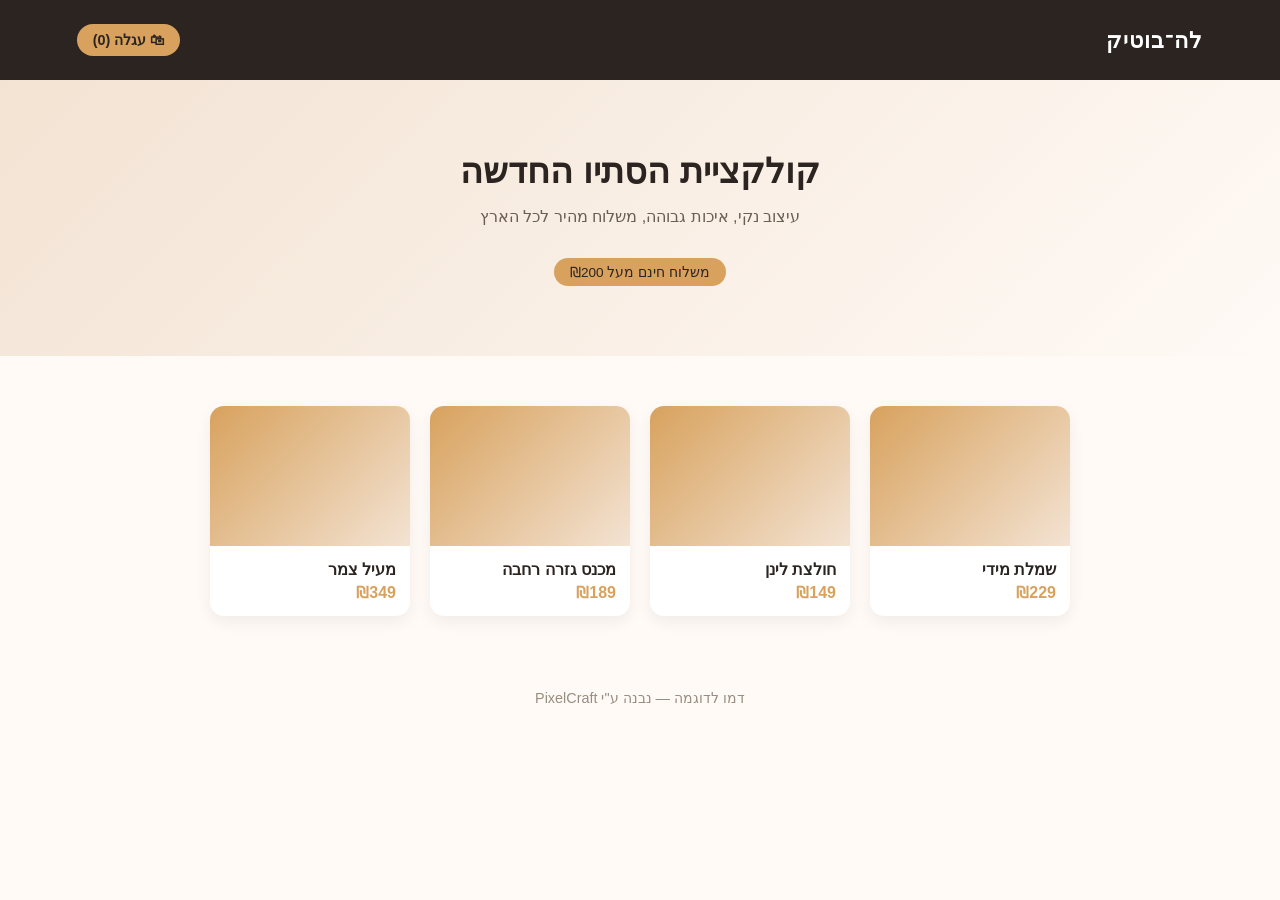
==== demos/boutique/index.html @ 5f9eb4e1 "Add 3 standalone demo mini-sites with live iframe previews in portfolio cards" ====
<!DOCTYPE html>
<html lang="he" dir="rtl">
<head>
<meta charset="UTF-8">
<meta name="viewport" content="width=device-width, initial-scale=1.0">
<title>לה־בוטיק | חנות אופנה</title>
<style>
  * { box-sizing: border-box; }
  body { font-family: 'Heebo', Arial, sans-serif; margin: 0; background: #fffaf6; color: #2b2420; }
  header { background: #2b2420; color: #fff; padding: 24px 6%; display: flex; justify-content: space-between; align-items: center; }
  header h1 { margin: 0; font-size: 1.4em; letter-spacing: 1px; }
  .cart { background: #d8a25e; color: #2b2420; padding: 8px 16px; border-radius: 20px; font-weight: 700; font-size: 0.9em; }
  .hero { text-align: center; padding: 70px 20px; background: linear-gradient(135deg, #f3e3d3, #fffaf6); }
  .hero h2 { font-size: 2.2em; margin: 0 0 10px; }
  .hero p { color: #6b5e52; }
  .badge { display: inline-block; background: #d8a25e; color: #2b2420; padding: 6px 16px; border-radius: 20px; font-size: 0.85em; margin-top: 16px; }
  .grid { display: grid; grid-template-columns: repeat(auto-fit, minmax(180px, 1fr)); gap: 20px; max-width: 900px; margin: 0 auto; padding: 50px 20px; }
  .product { background: #fff; border-radius: 14px; overflow: hidden; box-shadow: 0 6px 16px rgba(0,0,0,0.06); transition: transform 0.2s; }
  .product:hover { transform: translateY(-4px); }
  .thumb { height: 140px; background: linear-gradient(135deg, #d8a25e, #f3e3d3); }
  .product h3 { font-size: 1em; margin: 14px 14px 4px; }
  .price { margin: 0 14px 14px; color: #d8a25e; font-weight: 700; }
  footer { text-align: center; padding: 24px; color: #998d80; font-size: 0.9em; }
</style>
</head>
<body>
  <header>
    <h1>לה־בוטיק</h1>
    <div class="cart">🛍 עגלה (0)</div>
  </header>
  <section class="hero">
    <h2>קולקציית הסתיו החדשה</h2>
    <p>עיצוב נקי, איכות גבוהה, משלוח מהיר לכל הארץ</p>
    <span class="badge">משלוח חינם מעל ₪200</span>
  </section>
  <div class="grid">
    <div class="product"><div class="thumb"></div><h3>שמלת מידי</h3><p class="price">₪229</p></div>
    <div class="product"><div class="thumb"></div><h3>חולצת לינן</h3><p class="price">₪149</p></div>
    <div class="product"><div class="thumb"></div><h3>מכנס גזרה רחבה</h3><p class="price">₪189</p></div>
    <div class="product"><div class="thumb"></div><h3>מעיל צמר</h3><p class="price">₪349</p></div>
  </div>
  <footer>דמו לדוגמה — נבנה ע"י PixelCraft</footer>
</body>
</html>
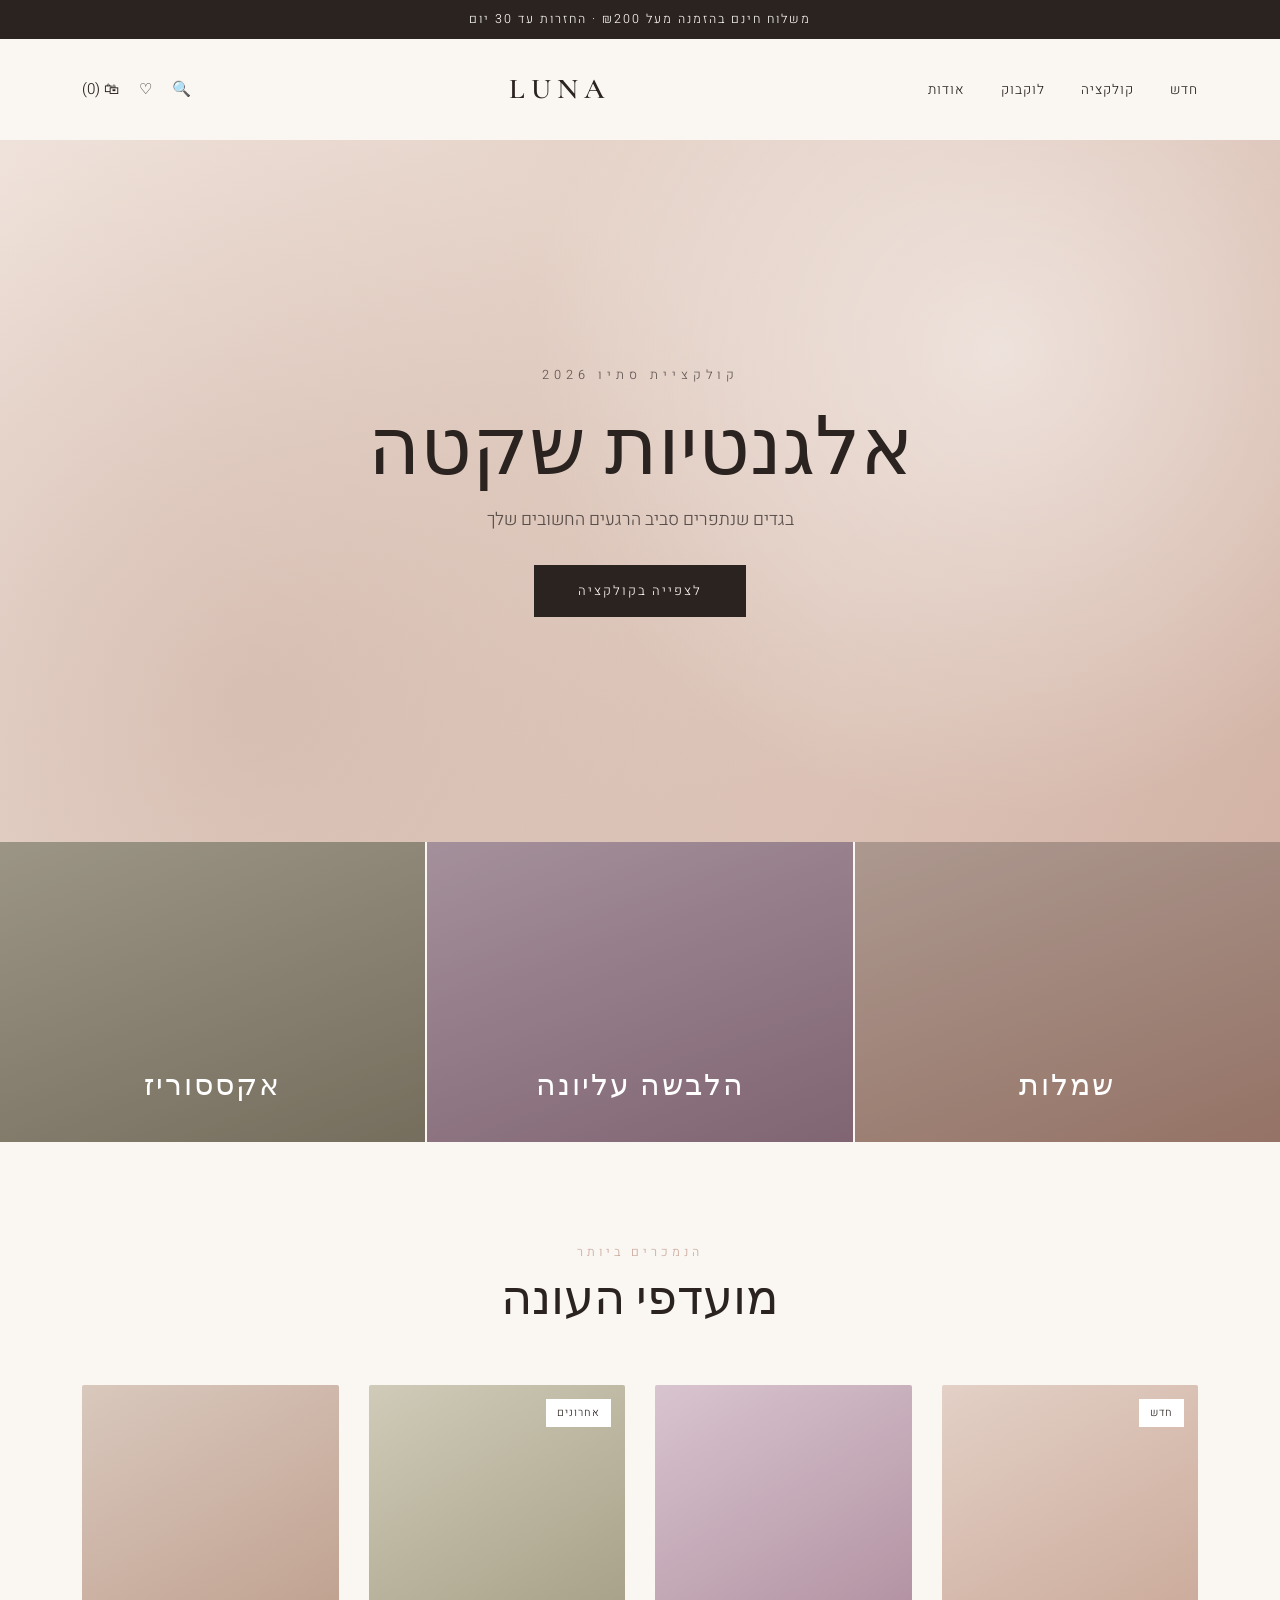
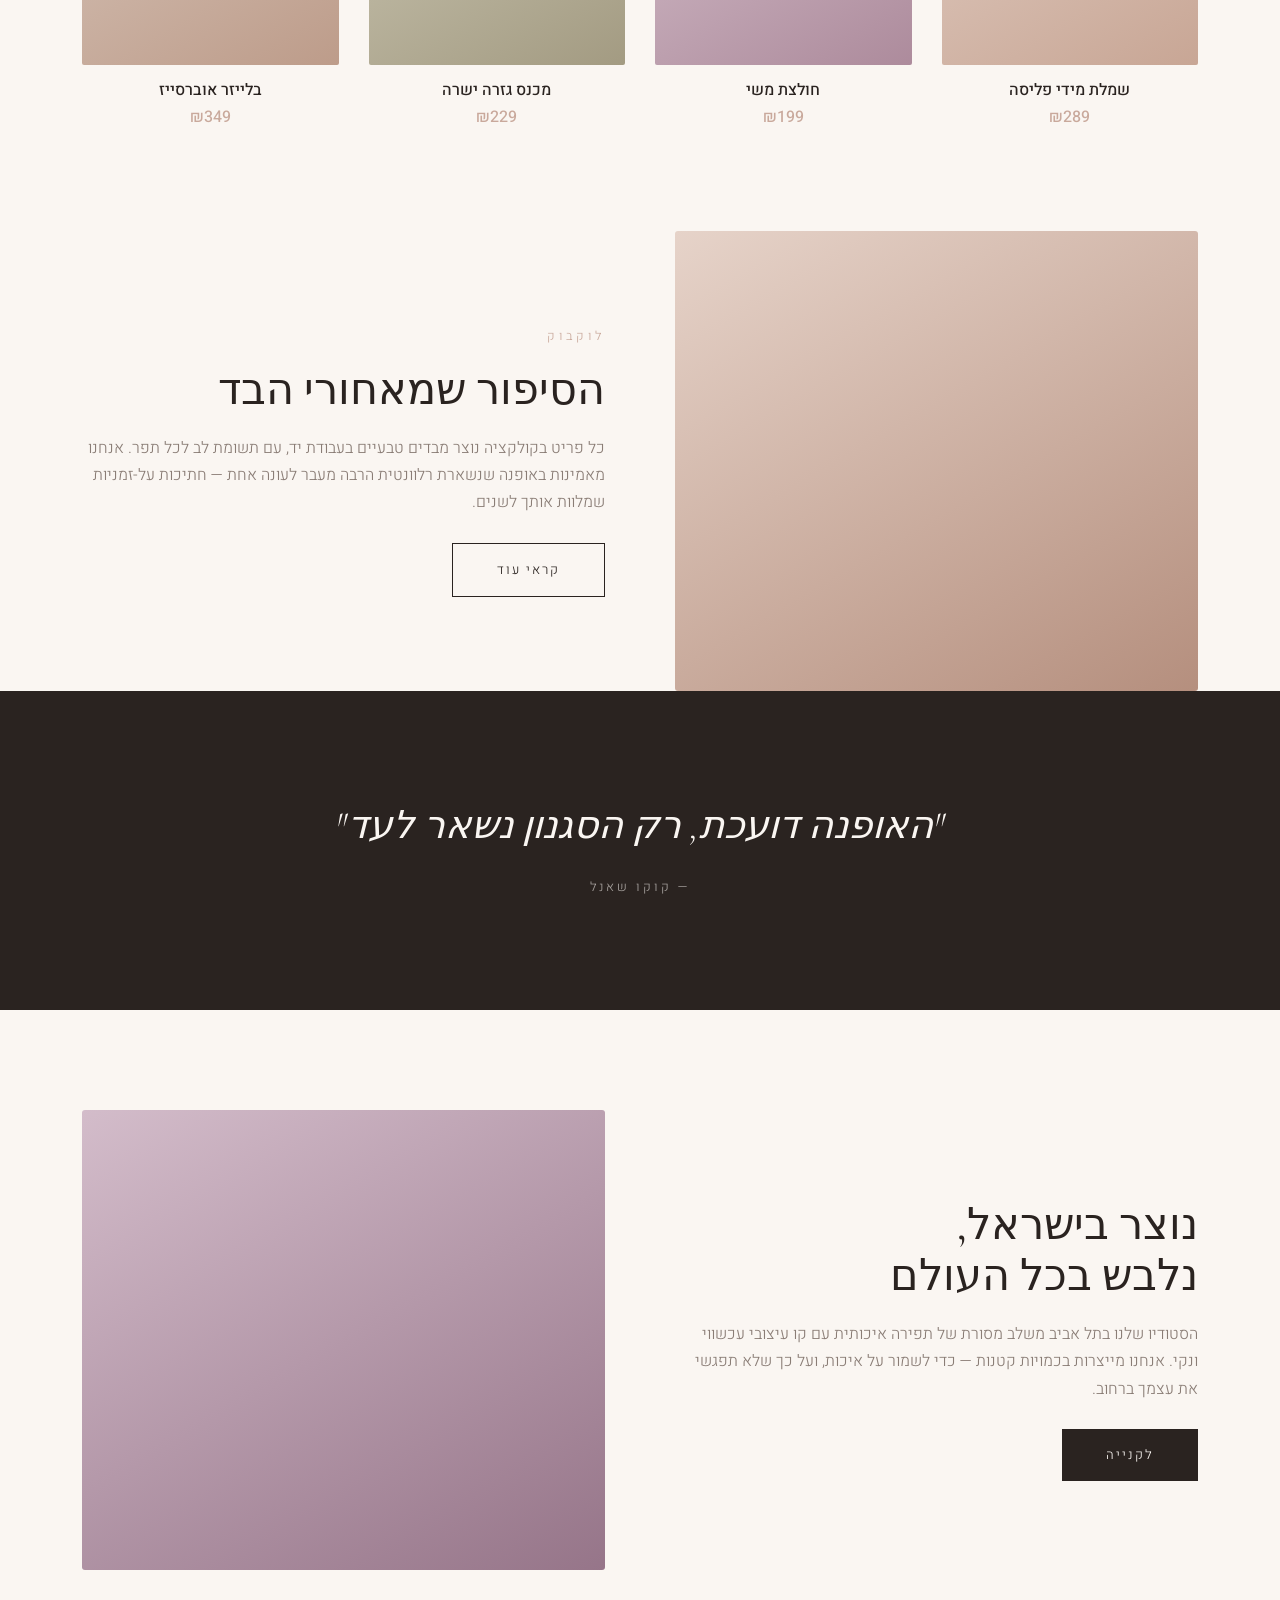
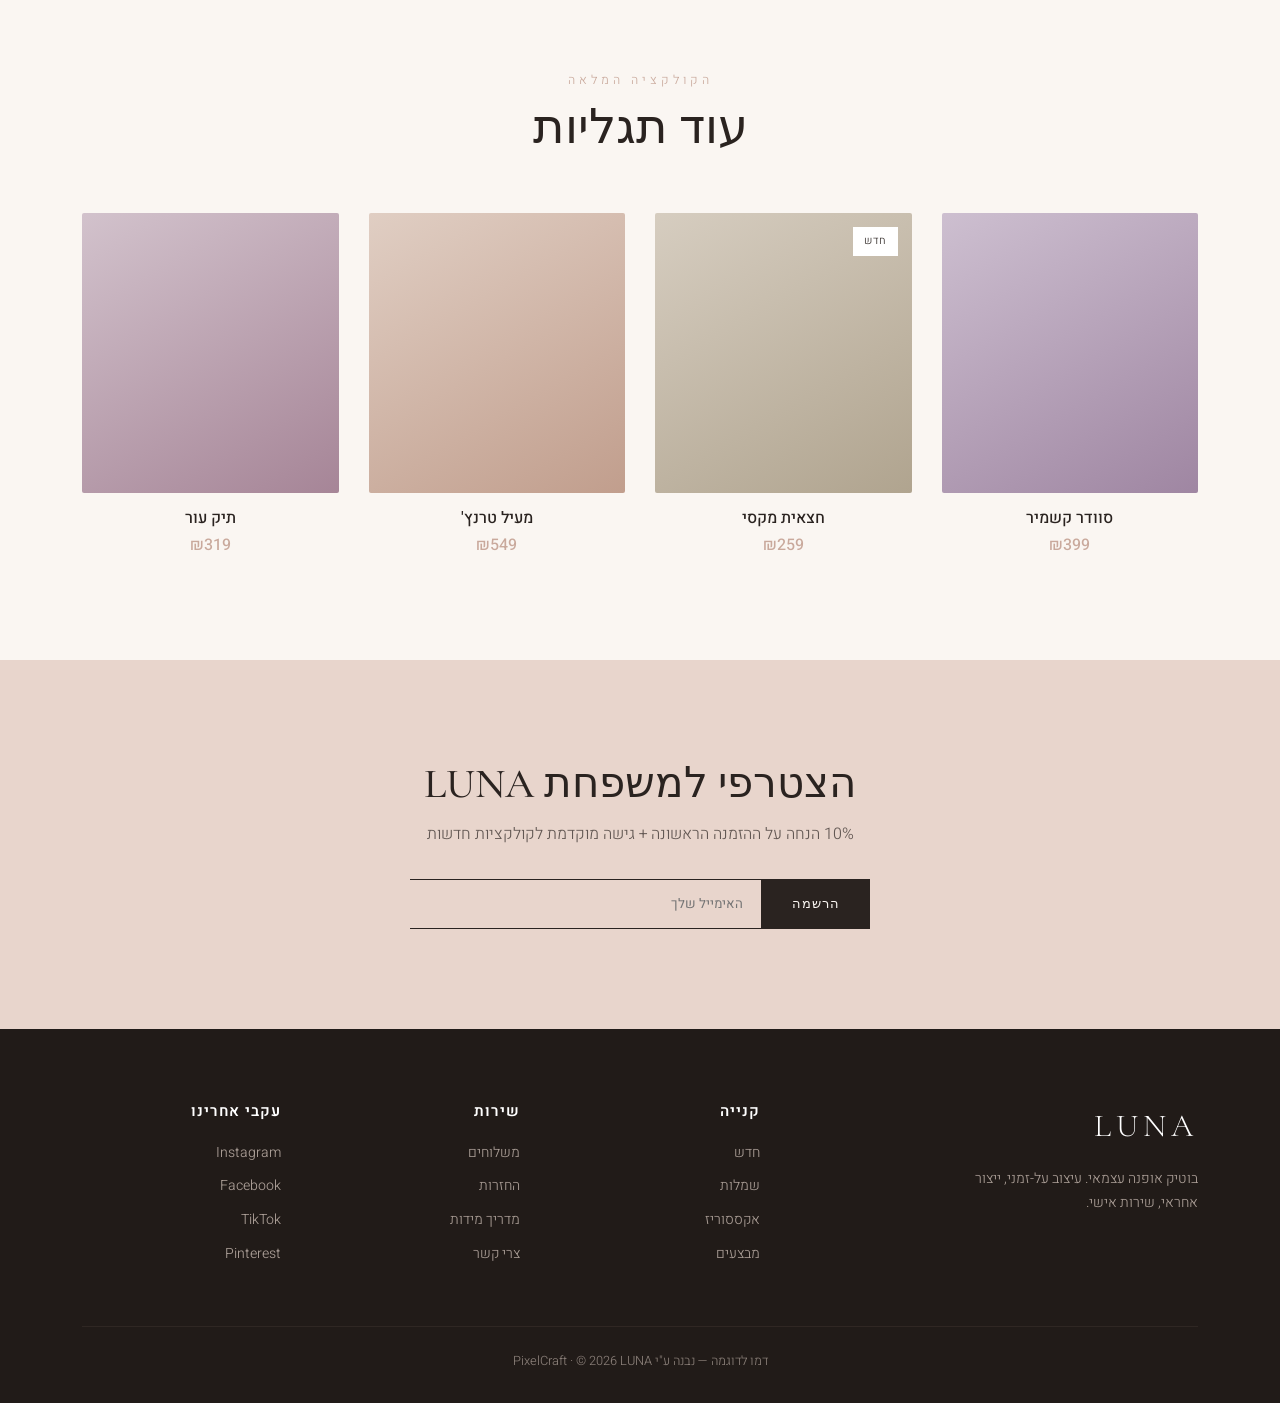
==== commit e0387e29: "Rebuild all 3 demo sites as full multi-section pages in distinct design styles (editorial boutique, " ====
--- a/demos/boutique/index.html
+++ b/demos/boutique/index.html
@@ -3,42 +3,239 @@
 <head>
 <meta charset="UTF-8">
 <meta name="viewport" content="width=device-width, initial-scale=1.0">
-<title>לה־בוטיק | חנות אופנה</title>
+<title>LUNA | בוטיק אופנה</title>
+<link rel="preconnect" href="https://fonts.googleapis.com">
+<link href="https://fonts.googleapis.com/css2?family=Cormorant+Garamond:wght@400;500;600;700&family=Heebo:wght@300;400;500;600&display=swap" rel="stylesheet">
 <style>
-  * { box-sizing: border-box; }
-  body { font-family: 'Heebo', Arial, sans-serif; margin: 0; background: #fffaf6; color: #2b2420; }
-  header { background: #2b2420; color: #fff; padding: 24px 6%; display: flex; justify-content: space-between; align-items: center; }
-  header h1 { margin: 0; font-size: 1.4em; letter-spacing: 1px; }
-  .cart { background: #d8a25e; color: #2b2420; padding: 8px 16px; border-radius: 20px; font-weight: 700; font-size: 0.9em; }
-  .hero { text-align: center; padding: 70px 20px; background: linear-gradient(135deg, #f3e3d3, #fffaf6); }
-  .hero h2 { font-size: 2.2em; margin: 0 0 10px; }
-  .hero p { color: #6b5e52; }
-  .badge { display: inline-block; background: #d8a25e; color: #2b2420; padding: 6px 16px; border-radius: 20px; font-size: 0.85em; margin-top: 16px; }
-  .grid { display: grid; grid-template-columns: repeat(auto-fit, minmax(180px, 1fr)); gap: 20px; max-width: 900px; margin: 0 auto; padding: 50px 20px; }
-  .product { background: #fff; border-radius: 14px; overflow: hidden; box-shadow: 0 6px 16px rgba(0,0,0,0.06); transition: transform 0.2s; }
-  .product:hover { transform: translateY(-4px); }
-  .thumb { height: 140px; background: linear-gradient(135deg, #d8a25e, #f3e3d3); }
-  .product h3 { font-size: 1em; margin: 14px 14px 4px; }
-  .price { margin: 0 14px 14px; color: #d8a25e; font-weight: 700; }
-  footer { text-align: center; padding: 24px; color: #998d80; font-size: 0.9em; }
+  :root {
+    --ink: #2a2320;
+    --blush: #e8d5cc;
+    --blush-deep: #c9a99c;
+    --cream: #faf6f2;
+    --soft: #8a7d76;
+  }
+  * { box-sizing: border-box; margin: 0; padding: 0; }
+  html { scroll-behavior: smooth; }
+  body { font-family: 'Heebo', sans-serif; color: var(--ink); background: var(--cream); line-height: 1.7; font-weight: 300; }
+  h1,h2,h3 { font-family: 'Cormorant Garamond', serif; font-weight: 500; line-height: 1.2; }
+  img, svg { display: block; max-width: 100%; }
+  .container { max-width: 1180px; margin: 0 auto; padding: 0 32px; }
+
+  /* Top bar */
+  .topbar { background: var(--ink); color: var(--cream); text-align: center; font-size: 0.78em; letter-spacing: 2px; padding: 9px; }
+
+  /* Nav */
+  nav { display: flex; align-items: center; justify-content: space-between; padding: 26px 32px; max-width: 1180px; margin: 0 auto; }
+  .logo { font-family: 'Cormorant Garamond', serif; font-size: 1.8em; letter-spacing: 6px; font-weight: 600; }
+  .nav-menu { display: flex; gap: 36px; list-style: none; }
+  .nav-menu a { text-decoration: none; color: var(--ink); font-size: 0.85em; letter-spacing: 1px; transition: opacity .2s; }
+  .nav-menu a:hover { opacity: .55; }
+  .nav-icons { display: flex; gap: 20px; font-size: 0.95em; }
+
+  /* Hero */
+  .hero { position: relative; height: 78vh; min-height: 520px; display: flex; align-items: center; justify-content: center; text-align: center;
+    background: linear-gradient(120deg, #efe2da 0%, #e3cfc4 45%, #d3b4a6 100%); overflow: hidden; }
+  .hero::before { content:''; position:absolute; inset:0; background:
+    radial-gradient(circle at 78% 30%, rgba(255,255,255,.5), transparent 42%),
+    radial-gradient(circle at 20% 80%, rgba(201,169,156,.5), transparent 50%); }
+  .hero-inner { position: relative; z-index: 2; }
+  .hero .eyebrow { letter-spacing: 5px; font-size: 0.8em; color: var(--ink); opacity:.7; }
+  .hero h1 { font-size: 5em; margin: 14px 0 8px; }
+  .hero p { font-size: 1.1em; color: var(--ink); opacity:.75; margin-bottom: 30px; }
+  .btn { display: inline-block; background: var(--ink); color: var(--cream); padding: 15px 44px; text-decoration: none; letter-spacing: 2px; font-size: 0.82em; transition: background .25s; }
+  .btn:hover { background: #4a3f39; }
+  .btn-outline { background: transparent; color: var(--ink); border: 1px solid var(--ink); }
+  .btn-outline:hover { background: var(--ink); color: var(--cream); }
+
+  /* marquee categories */
+  .cats { display: grid; grid-template-columns: repeat(3,1fr); gap: 2px; }
+  .cat { position: relative; height: 300px; display: flex; align-items: flex-end; justify-content: center; padding-bottom: 30px; overflow:hidden; }
+  .cat span { position: relative; z-index:2; color:#fff; font-family:'Cormorant Garamond',serif; font-size:1.9em; letter-spacing:2px; }
+  .cat::after { content:''; position:absolute; inset:0; background: rgba(42,35,32,.25); transition: background .3s; }
+  .cat:hover::after { background: rgba(42,35,32,.1); }
+  .c1 { background: linear-gradient(160deg,#d8c0b4,#b98e7d); }
+  .c2 { background: linear-gradient(160deg,#cdb5c4,#9d7b8d); }
+  .c3 { background: linear-gradient(160deg,#c2bca8,#8f8771); }
+
+  /* Section heading */
+  .sec { padding: 100px 0; }
+  .sec-head { text-align:center; margin-bottom: 56px; }
+  .sec-head .eyebrow { letter-spacing:4px; font-size:.78em; color:var(--blush-deep); }
+  .sec-head h2 { font-size: 3em; margin-top: 8px; }
+
+  /* Products */
+  .grid { display: grid; grid-template-columns: repeat(4,1fr); gap: 30px; }
+  .product { text-align: center; cursor: pointer; }
+  .product .ph { height: 280px; border-radius: 2px; margin-bottom: 16px; position: relative; overflow:hidden; transition: transform .35s; }
+  .product:hover .ph { transform: translateY(-6px); }
+  .product .tag { position:absolute; top:14px; right:14px; background:#fff; color:var(--ink); font-size:.68em; letter-spacing:1px; padding:5px 11px; }
+  .product h3 { font-family:'Heebo'; font-weight:500; font-size:1em; margin-bottom: 4px; }
+  .product .price { color: var(--blush-deep); font-weight:500; }
+  .p1{background:linear-gradient(150deg,#e3d0c6,#c8a695)} .p2{background:linear-gradient(150deg,#d8c4cf,#ad8b9c)}
+  .p3{background:linear-gradient(150deg,#cfcbb8,#a39b82)} .p4{background:linear-gradient(150deg,#d9c8bd,#bd9c8a)}
+  .p5{background:linear-gradient(150deg,#cdbfd0,#9f86a2)} .p6{background:linear-gradient(150deg,#d6cdc0,#b0a48f)}
+  .p7{background:linear-gradient(150deg,#e0cec3,#c19e8d)} .p8{background:linear-gradient(150deg,#d2c2cc,#a68597)}
+
+  /* Lookbook split */
+  .split { display: grid; grid-template-columns: 1fr 1fr; align-items: center; gap: 70px; }
+  .split.alt { direction: ltr; }
+  .split.alt > * { direction: rtl; }
+  .split .visual { height: 460px; border-radius: 3px; }
+  .v1 { background: linear-gradient(150deg,#e6d3c9,#b58f7e); }
+  .v2 { background: linear-gradient(150deg,#d3bcca,#967589); }
+  .split h2 { font-size: 2.7em; margin-bottom: 18px; }
+  .split p { color: var(--soft); margin-bottom: 26px; }
+
+  /* Quote */
+  .quote { background: var(--ink); color: var(--cream); text-align:center; padding: 110px 0; }
+  .quote p { font-family:'Cormorant Garamond',serif; font-size: 2.4em; font-style: italic; max-width: 800px; margin: 0 auto 20px; line-height:1.35; }
+  .quote span { letter-spacing:3px; font-size:.8em; opacity:.6; }
+
+  /* Newsletter */
+  .news { text-align:center; padding: 100px 0; background: var(--blush); }
+  .news h2 { font-size: 2.6em; margin-bottom: 12px; }
+  .news p { color:var(--ink); opacity:.7; margin-bottom: 30px; }
+  .news-form { display:flex; max-width: 460px; margin: 0 auto; }
+  .news-form input { flex:1; border: 1px solid var(--ink); border-left:none; padding: 14px 18px; font-family:'Heebo'; background:transparent; }
+  .news-form button { background: var(--ink); color: var(--cream); border:none; padding: 0 30px; letter-spacing:1px; cursor:pointer; }
+
+  /* Footer */
+  footer { background: #211b18; color: #cdbfb6; padding: 70px 0 30px; }
+  .foot-grid { display:grid; grid-template-columns: 2fr 1fr 1fr 1fr; gap: 40px; margin-bottom: 50px; }
+  .foot-grid h4 { font-family:'Heebo'; font-weight:600; color:#fff; margin-bottom:16px; font-size:.95em; letter-spacing:1px; }
+  .foot-grid a { display:block; color:#cdbfb6; text-decoration:none; font-size:.88em; margin-bottom:10px; opacity:.8; }
+  .foot-logo { font-family:'Cormorant Garamond',serif; font-size:2em; letter-spacing:5px; color:#fff; margin-bottom:14px; }
+  .foot-bottom { border-top:1px solid #3a302b; padding-top:24px; text-align:center; font-size:.8em; opacity:.6; }
+
+  @media (max-width: 860px){
+    .nav-menu{display:none}
+    .hero h1{font-size:3em}
+    .grid{grid-template-columns:repeat(2,1fr)}
+    .cats{grid-template-columns:1fr}
+    .split{grid-template-columns:1fr; gap:30px}
+    .split .visual{height:300px}
+    .foot-grid{grid-template-columns:1fr 1fr}
+  }
 </style>
 </head>
 <body>
-  <header>
-    <h1>לה־בוטיק</h1>
-    <div class="cart">🛍 עגלה (0)</div>
-  </header>
-  <section class="hero">
-    <h2>קולקציית הסתיו החדשה</h2>
-    <p>עיצוב נקי, איכות גבוהה, משלוח מהיר לכל הארץ</p>
-    <span class="badge">משלוח חינם מעל ₪200</span>
-  </section>
-  <div class="grid">
-    <div class="product"><div class="thumb"></div><h3>שמלת מידי</h3><p class="price">₪229</p></div>
-    <div class="product"><div class="thumb"></div><h3>חולצת לינן</h3><p class="price">₪149</p></div>
-    <div class="product"><div class="thumb"></div><h3>מכנס גזרה רחבה</h3><p class="price">₪189</p></div>
-    <div class="product"><div class="thumb"></div><h3>מעיל צמר</h3><p class="price">₪349</p></div>
+  <div class="topbar">משלוח חינם בהזמנה מעל ₪200 · החזרות עד 30 יום</div>
+  <nav>
+    <ul class="nav-menu">
+      <li><a href="#new">חדש</a></li>
+      <li><a href="#shop">קולקציה</a></li>
+      <li><a href="#look">לוקבוק</a></li>
+      <li><a href="#">אודות</a></li>
+    </ul>
+    <div class="logo">LUNA</div>
+    <div class="nav-icons"><span>🔍</span><span>♡</span><span>🛍 (0)</span></div>
+  </nav>
+
+  <section class="hero" id="new">
+    <div class="hero-inner">
+      <div class="eyebrow">קולקציית סתיו 2026</div>
+      <h1>אלגנטיות שקטה</h1>
+      <p>בגדים שנתפרים סביב הרגעים החשובים שלך</p>
+      <a href="#shop" class="btn">לצפייה בקולקציה</a>
+    </div>
+  </section>
+
+  <section class="cats">
+    <div class="cat c1"><span>שמלות</span></div>
+    <div class="cat c2"><span>הלבשה עליונה</span></div>
+    <div class="cat c3"><span>אקססוריז</span></div>
+  </section>
+
+  <section class="sec" id="shop">
+    <div class="container">
+      <div class="sec-head">
+        <div class="eyebrow">הנמכרים ביותר</div>
+        <h2>מועדפי העונה</h2>
+      </div>
+      <div class="grid">
+        <div class="product"><div class="ph p1"><span class="tag">חדש</span></div><h3>שמלת מידי פליסה</h3><div class="price">₪289</div></div>
+        <div class="product"><div class="ph p2"></div><h3>חולצת משי</h3><div class="price">₪199</div></div>
+        <div class="product"><div class="ph p3"><span class="tag">אחרונים</span></div><h3>מכנס גזרה ישרה</h3><div class="price">₪229</div></div>
+        <div class="product"><div class="ph p4"></div><h3>בלייזר אוברסייז</h3><div class="price">₪349</div></div>
+      </div>
+    </div>
+  </section>
+
+  <div class="split-wrap">
+    <div class="container">
+      <div class="split" id="look">
+        <div class="visual v1"></div>
+        <div>
+          <div class="sec-head" style="text-align:right;margin:0 0 18px">
+            <div class="eyebrow">לוקבוק</div>
+          </div>
+          <h2>הסיפור שמאחורי הבד</h2>
+          <p>כל פריט בקולקציה נוצר מבדים טבעיים בעבודת יד, עם תשומת לב לכל תפר. אנחנו מאמינות באופנה שנשארת רלוונטית הרבה מעבר לעונה אחת — חתיכות על-זמניות שמלוות אותך לשנים.</p>
+          <a href="#" class="btn btn-outline">קראי עוד</a>
+        </div>
+      </div>
+    </div>
   </div>
-  <footer>דמו לדוגמה — נבנה ע"י PixelCraft</footer>
+
+  <section class="quote">
+    <div class="container">
+      <p>"האופנה דועכת, רק הסגנון נשאר לעד"</p>
+      <span>— קוקו שאנל</span>
+    </div>
+  </section>
+
+  <div class="split-wrap" style="padding:100px 0;">
+    <div class="container">
+      <div class="split alt">
+        <div class="visual v2"></div>
+        <div>
+          <h2>נוצר בישראל,<br>נלבש בכל העולם</h2>
+          <p>הסטודיו שלנו בתל אביב משלב מסורת של תפירה איכותית עם קו עיצובי עכשווי ונקי. אנחנו מייצרות בכמויות קטנות — כדי לשמור על איכות, ועל כך שלא תפגשי את עצמך ברחוב.</p>
+          <a href="#shop" class="btn">לקנייה</a>
+        </div>
+      </div>
+    </div>
+  </div>
+
+  <section class="sec" style="padding-top:0">
+    <div class="container">
+      <div class="sec-head">
+        <div class="eyebrow">הקולקציה המלאה</div>
+        <h2>עוד תגליות</h2>
+      </div>
+      <div class="grid">
+        <div class="product"><div class="ph p5"></div><h3>סוודר קשמיר</h3><div class="price">₪399</div></div>
+        <div class="product"><div class="ph p6"><span class="tag">חדש</span></div><h3>חצאית מקסי</h3><div class="price">₪259</div></div>
+        <div class="product"><div class="ph p7"></div><h3>מעיל טרנץ'</h3><div class="price">₪549</div></div>
+        <div class="product"><div class="ph p8"></div><h3>תיק עור</h3><div class="price">₪319</div></div>
+      </div>
+    </div>
+  </section>
+
+  <section class="news">
+    <div class="container">
+      <h2>הצטרפי למשפחת LUNA</h2>
+      <p>10% הנחה על ההזמנה הראשונה + גישה מוקדמת לקולקציות חדשות</p>
+      <form class="news-form" onsubmit="return false">
+        <button type="submit">הרשמה</button>
+        <input type="email" placeholder="האימייל שלך">
+      </form>
+    </div>
+  </section>
+
+  <footer>
+    <div class="container">
+      <div class="foot-grid">
+        <div>
+          <div class="foot-logo">LUNA</div>
+          <p style="font-size:.88em;opacity:.8;max-width:260px">בוטיק אופנה עצמאי. עיצוב על-זמני, ייצור אחראי, שירות אישי.</p>
+        </div>
+        <div><h4>קנייה</h4><a href="#">חדש</a><a href="#">שמלות</a><a href="#">אקססוריז</a><a href="#">מבצעים</a></div>
+        <div><h4>שירות</h4><a href="#">משלוחים</a><a href="#">החזרות</a><a href="#">מדריך מידות</a><a href="#">צרי קשר</a></div>
+        <div><h4>עקבי אחרינו</h4><a href="#">Instagram</a><a href="#">Facebook</a><a href="#">TikTok</a><a href="#">Pinterest</a></div>
+      </div>
+      <div class="foot-bottom">דמו לדוגמה — נבנה ע"י PixelCraft · © 2026 LUNA</div>
+    </div>
+  </footer>
 </body>
 </html>
